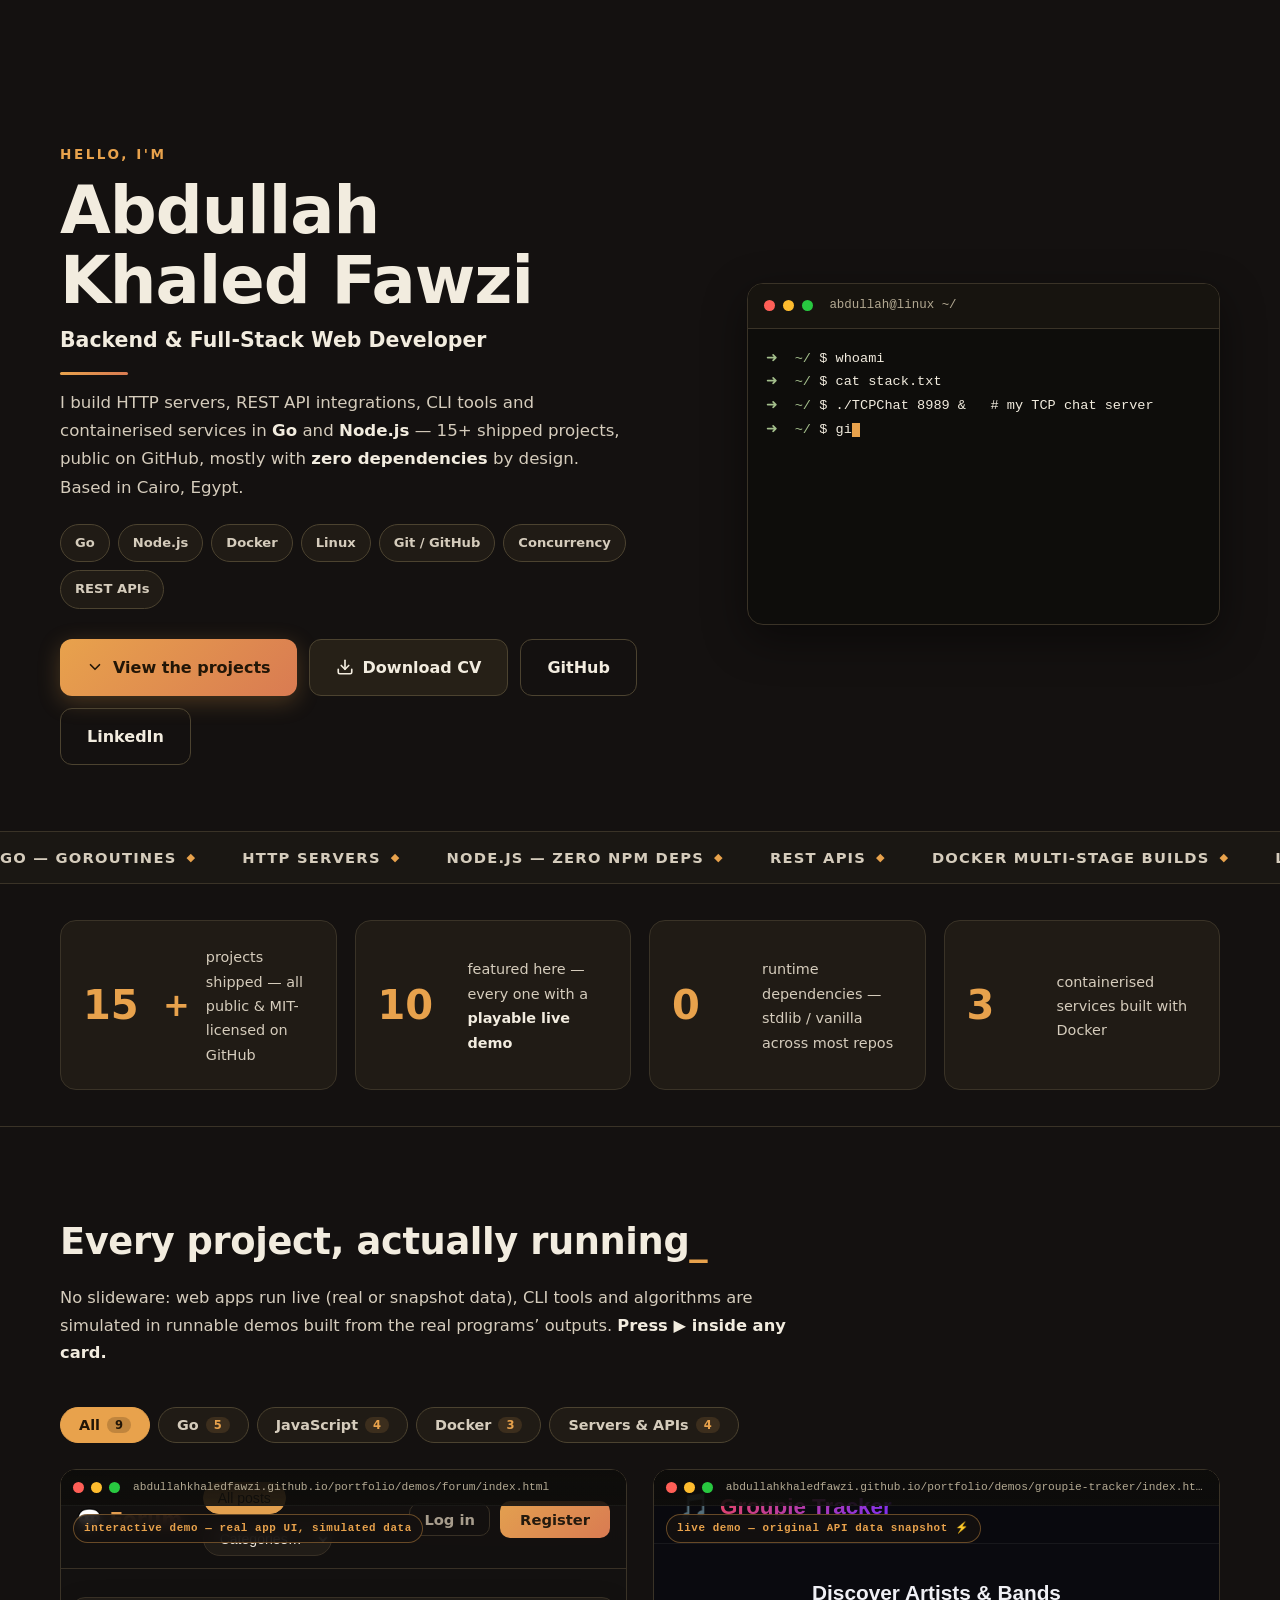
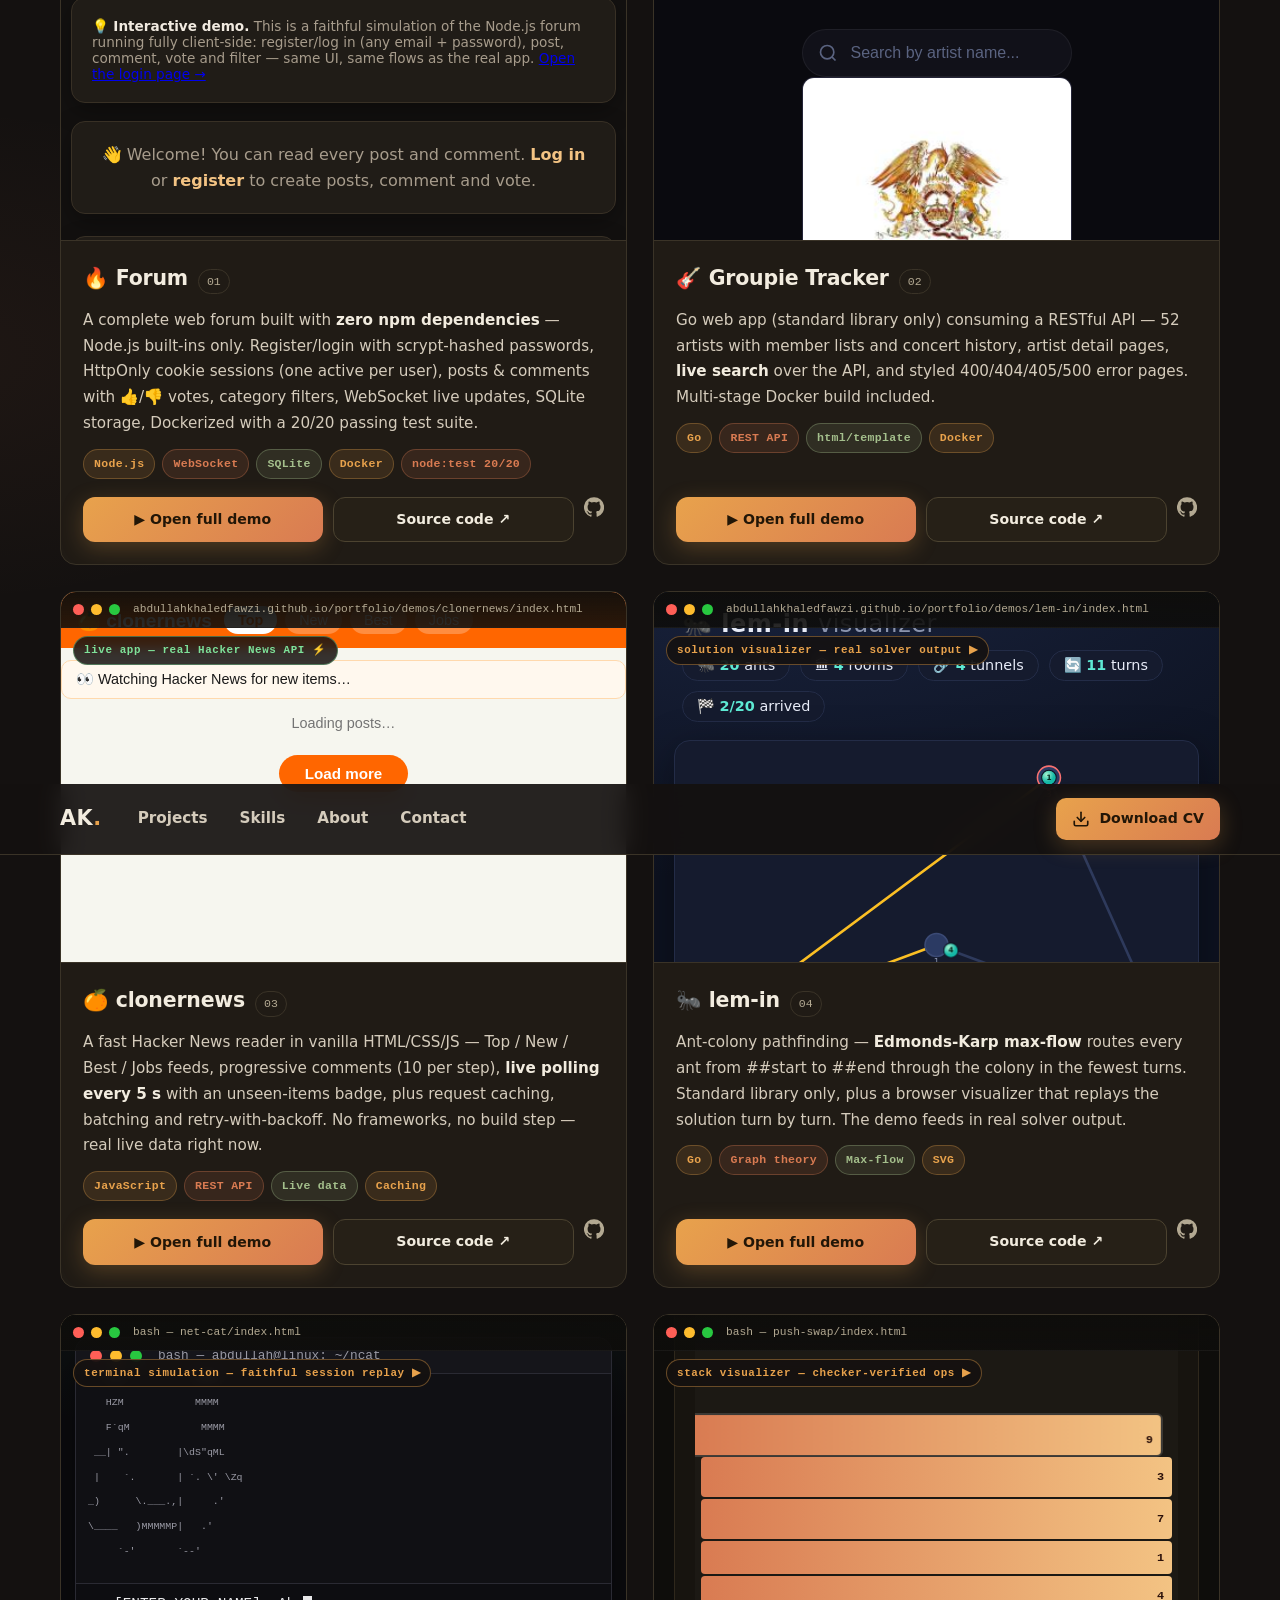
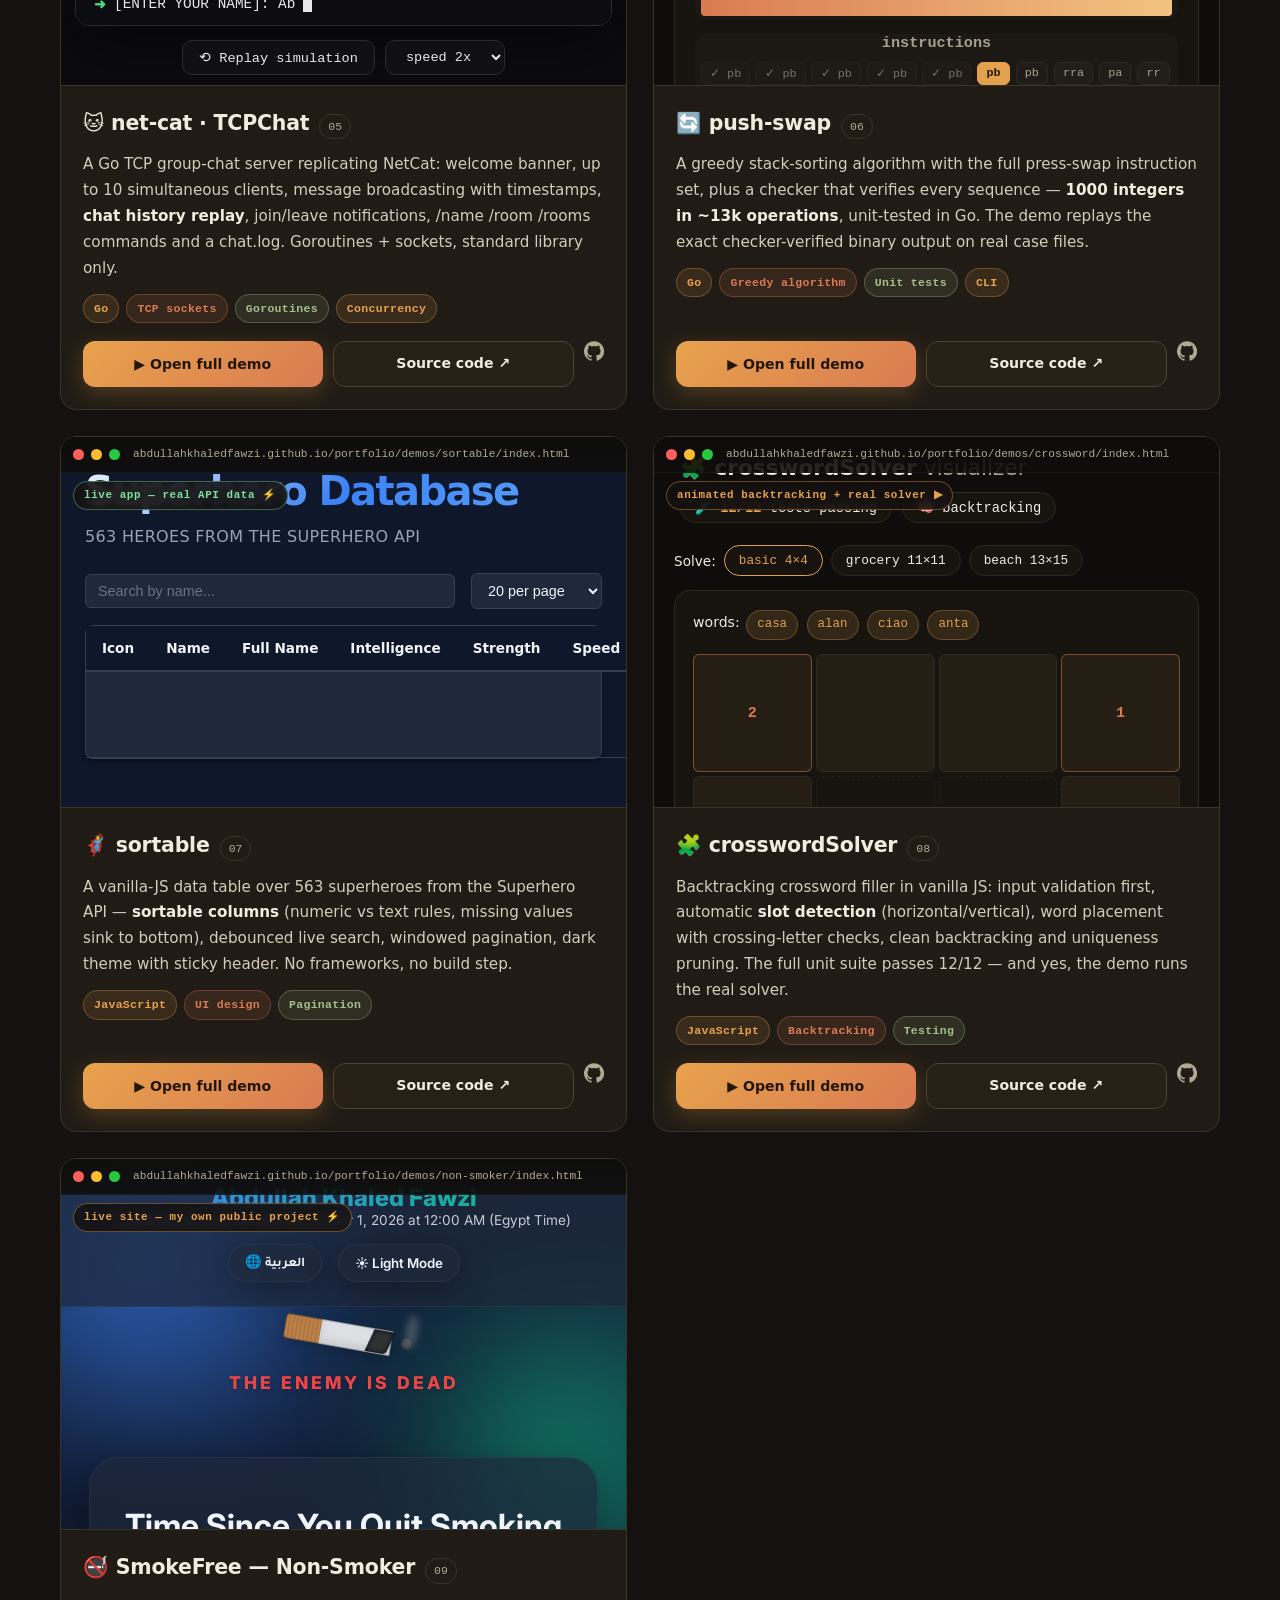
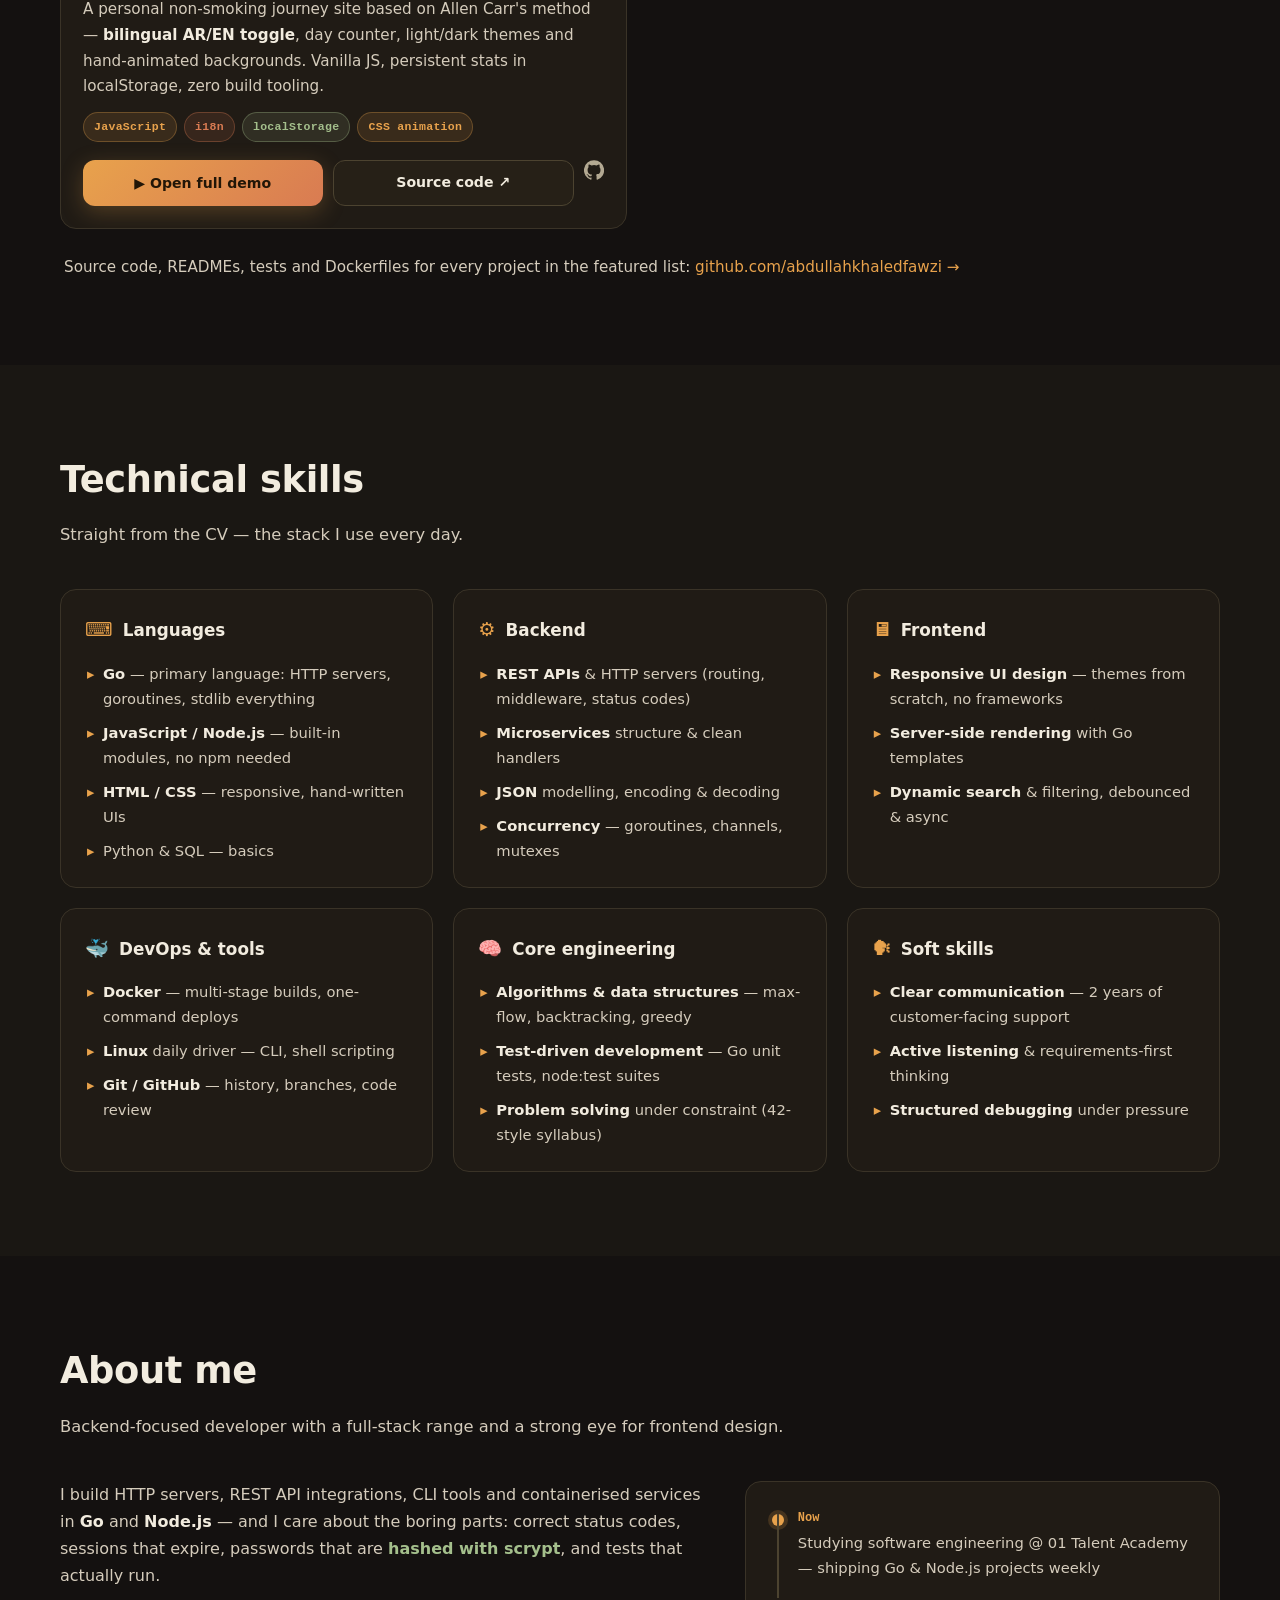
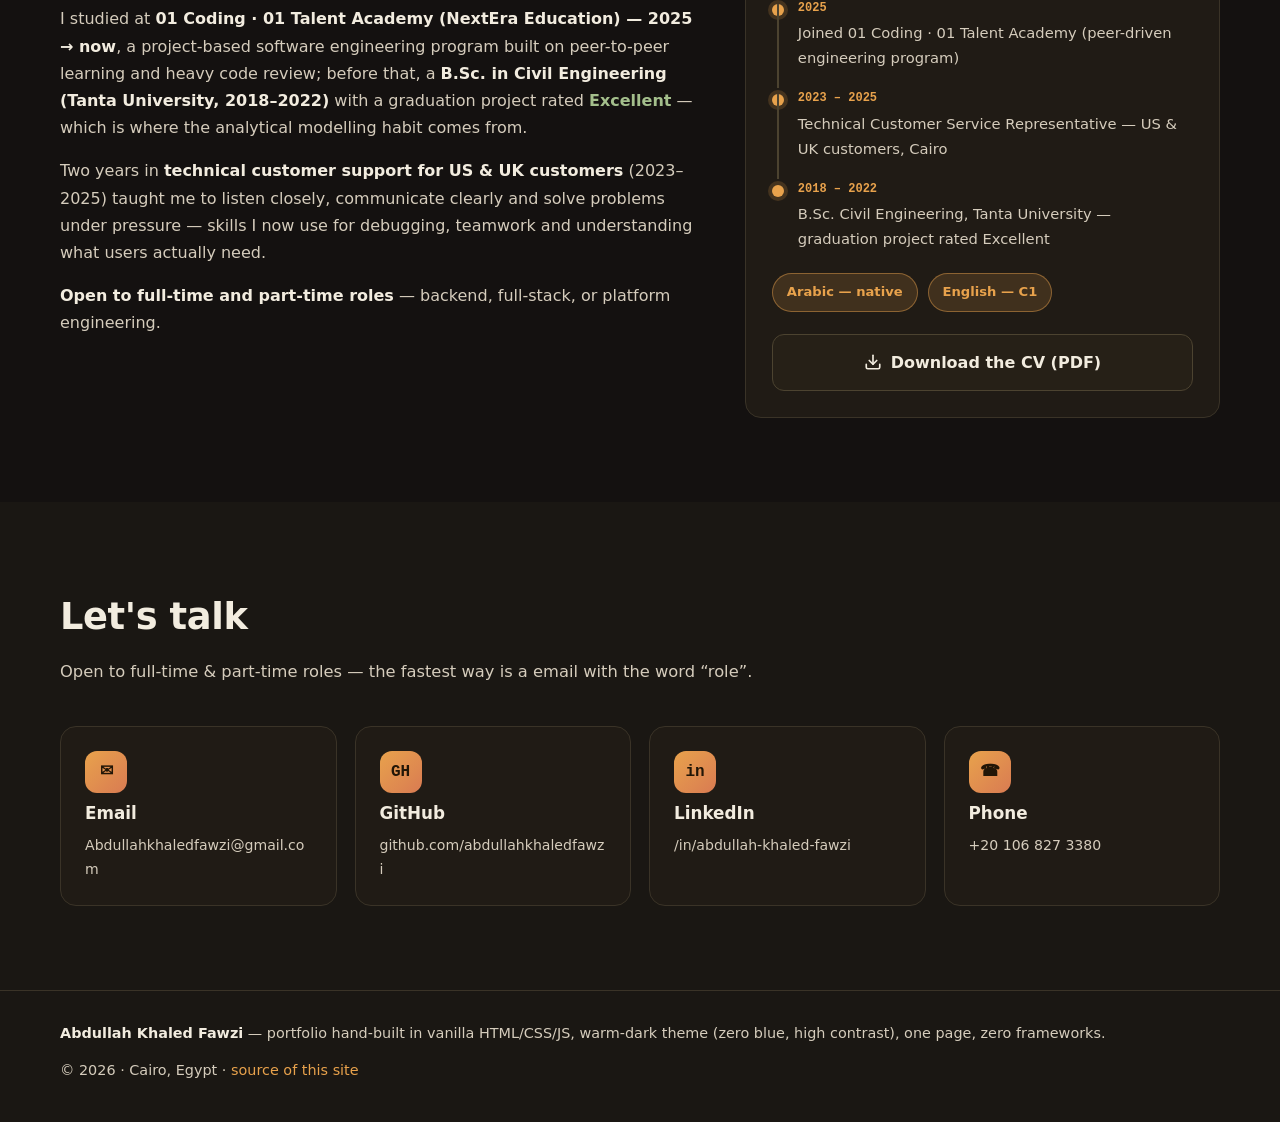
==== index.html @ bf7ddc76 "Abdullah Khaled Fawzi — portfolio with live project demos" ====
<!DOCTYPE html>
<html lang="en">
<head>
  <meta charset="UTF-8">
  <meta name="viewport" content="width=device-width, initial-scale=1.0">
  <title>Abdullah Khaled Fawzi — Backend &amp; Full-Stack Web Developer (Go · Node.js)</title>
  <meta name="description" content="Portfolio of Abdullah Khaled Fawzi — backend-focused, full-stack range. Go HTTP servers, Node.js systems, REST APIs, Docker, Linux and concurrency, with live runnable demos of every project.">
  <meta property="og:title" content="Abdullah Khaled Fawzi — Backend &amp; Full-Stack Web Developer">
  <meta property="og:description" content="Go · Node.js · Docker · Linux — 10 open-source projects with live, playable demos. HTTP servers, forums, REST APIs, concurrency and algorithms.">
  <meta property="og:type" content="website">
  <meta property="og:url" content="https://abdullahkhaledfawzi.github.io/portfolio/">
  <link rel="icon" href="data:image/svg+xml,%3Csvg xmlns='http://www.w3.org/2000/svg' viewBox='0 0 64 64'%3E%3Crect width='64' height='64' rx='14' fill='%23141110'/%3E%3Ctext x='32' y='42' font-family='Segoe UI,system-ui,sans-serif' font-size='30' font-weight='700' fill='%23e8a24c' text-anchor='middle'%3EAK.%3C/text%3E%3C/svg%3E">
  <link rel="stylesheet" href="style.css">
</head>
<body>
  <a class="skip-link" href="#projects">Skip to projects</a>

  <nav class="navbar" id="navbar">
    <div class="container nav-inner">
      <a href="#top" class="logo">AK<span class="logo-dot">.</span></a>
      <div class="nav-links">
        <a href="#projects">Projects</a>
        <a href="#skills">Skills</a>
        <a href="#about">About</a>
        <a href="#contact">Contact</a>
      </div>
      <a class="btn btn-primary btn-nav" href="assets/cv/Abdullah-Khaled-Fawzi-CV.pdf" download="Abdullah-Khaled-Fawzi-CV.pdf" aria-label="Download CV as PDF">
        <svg class="icon" viewBox="0 0 24 24" fill="none" stroke="currentColor" stroke-width="2.2" stroke-linecap="round" stroke-linejoin="round"><path d="M21 15v4a2 2 0 0 1-2 2H5a2 2 0 0 1-2-2v-4"/><polyline points="7 10 12 15 17 10"/><line x1="12" y1="15" x2="12" y2="3"/></svg>
        Download CV
      </a>
      <button class="nav-toggle" id="nav-toggle" aria-label="Open menu" aria-expanded="false">☰</button>
    </div>
  </nav>

  <header class="hero" id="top">
    <div class="container hero-inner">
      <div class="hero-text">
        <p class="hero-hello">Hello, I'm</p>
        <h1>Abdullah Khaled&nbsp;Fawzi</h1>
        <p class="hero-role">Backend &amp; Full-Stack Web Developer</p>
        <p class="hero-desc">I build HTTP&nbsp;servers, REST&nbsp;API integrations, CLI&nbsp;tools and containerised services in <strong>Go</strong> and <strong>Node.js</strong> — 15+ shipped projects, public on GitHub, mostly with <strong>zero dependencies</strong> by design. Based in Cairo, Egypt.</p>
        <div class="hero-chips" aria-label="Core stack">
          <span class="chip">Go</span>
          <span class="chip">Node.js</span>
          <span class="chip">Docker</span>
          <span class="chip">Linux</span>
          <span class="chip">Git / GitHub</span>
          <span class="chip">Concurrency</span>
          <span class="chip">REST APIs</span>
        </div>
        <div class="hero-actions">
          <a class="btn btn-primary btn-lg" href="#projects">
            <svg class="icon" viewBox="0 0 24 24" fill="none" stroke="currentColor" stroke-width="2.2" stroke-linecap="round" stroke-linejoin="round"><polyline points="6 9 12 15 18 9"/></svg>
            View the projects
          </a>
          <a class="btn btn-lg" href="assets/cv/Abdullah-Khaled-Fawzi-CV.pdf" download="Abdullah-Khaled-Fawzi-CV.pdf">
            <svg class="icon" viewBox="0 0 24 24" fill="none" stroke="currentColor" stroke-width="2.2" stroke-linecap="round" stroke-linejoin="round"><path d="M21 15v4a2 2 0 0 1-2 2H5a2 2 0 0 1-2-2v-4"/><polyline points="7 10 12 15 17 10"/><line x1="12" y1="15" x2="12" y2="3"/></svg>
            Download CV
          </a>
          <a class="btn btn-lg btn-ghost" href="https://github.com/abdullahkhaledfawzi" target="_blank" rel="noopener">GitHub</a>
          <a class="btn btn-lg btn-ghost" href="https://www.linkedin.com/in/abdullah-khaled-fawzi" target="_blank" rel="noopener">LinkedIn</a>
        </div>
      </div>
      <div class="hero-terminal" aria-hidden="true">
        <div class="term-bar">
          <span class="dot r"></span><span class="dot y"></span><span class="dot g"></span>
          <span class="term-title">abdullah@linux ~/</span>
        </div>
        <pre class="term-body" id="hero-term"></pre>
      </div>
    </div>
    <div class="hero-marquee" aria-hidden="true">
      <div class="marquee-track" id="marquee"></div>
    </div>
  </header>

  <section class="stats" aria-label="Quick facts">
    <div class="container stats-grid">
      <div class="stat"><span class="stat-num" data-count="15">0</span><span class="stat-plus">+</span><p>projects shipped — all public &amp; MIT-licensed on GitHub</p></div>
      <div class="stat"><span class="stat-num" data-count="10">0</span><p>featured here — every one with a <strong>playable live demo</strong></p></div>
      <div class="stat"><span class="stat-num" data-count="0">0</span><p>runtime dependencies — stdlib / vanilla across most repos</p></div>
      <div class="stat"><span class="stat-num" data-count="3">0</span><p>containerised services built with Docker</p></div>
    </div>
  </section>

  <section id="projects" class="section">
    <div class="container">
      <div class="section-head">
        <h2>Every project, actually running<span class="tx">_</span></h2>
        <p class="section-sub"> No slideware: web apps run live (real or snapshot data), CLI tools and algorithms are simulated in runnable demos built from the real programs’ outputs. <strong>Press ▶ inside any card.</strong></p>
      </div>
      <div class="filter-bar" id="filter-bar" role="tablist" aria-label="Filter projects">
        <button class="filter-btn active" data-filter="all">All <span class="count">9</span></button>
        <button class="filter-btn" data-filter="go">Go <span class="count">5</span></button>
        <button class="filter-btn" data-filter="js">JavaScript <span class="count">4</span></button>
        <button class="filter-btn" data-filter="docker">Docker <span class="count">3</span></button>
        <button class="filter-btn" data-filter="server">Servers &amp; APIs <span class="count">4</span></button>
      </div>
      <div class="project-grid" id="project-grid"></div>
      <p class="projects-note">Source code, READMEs, tests and Dockerfiles for every project in the featured list:
        <a href="https://github.com/abdullahkhaledfawzi?tab=repositories" target="_blank" rel="noopener">github.com/abdullahkhaledfawzi →</a>
      </p>
    </div>
  </section>

  <section id="skills" class="section section-alt">
    <div class="container">
      <div class="section-head">
        <h2>Technical skills</h2>
        <p class="section-sub">Straight from the CV — the stack I use every day.</p>
      </div>
      <div class="skills-grid">
        <div class="skill-card">
          <h3><span class="skill-ico">⌨</span> Languages</h3>
          <ul><li><b>Go</b> — primary language: HTTP servers, goroutines, stdlib everything</li><li><b>JavaScript / Node.js</b> — built-in modules, no npm needed</li><li><b>HTML / CSS</b> — responsive, hand-written UIs</li><li>Python &amp; SQL — basics</li></ul>
        </div>
        <div class="skill-card">
          <h3><span class="skill-ico">⚙</span> Backend</h3>
          <ul><li><b>REST APIs</b> &amp; HTTP servers (routing, middleware, status codes)</li><li><b>Microservices</b> structure &amp; clean handlers</li><li><b>JSON</b> modelling, encoding &amp; decoding</li><li><b>Concurrency</b> — goroutines, channels, mutexes</li></ul>
        </div>
        <div class="skill-card">
          <h3><span class="skill-ico">🖥</span> Frontend</h3>
          <ul><li><b>Responsive UI design</b> — themes from scratch, no frameworks</li><li><b>Server-side rendering</b> with Go templates</li><li><b>Dynamic search</b> &amp; filtering, debounced &amp; async</li></ul>
        </div>
        <div class="skill-card">
          <h3><span class="skill-ico">🐳</span> DevOps &amp; tools</h3>
          <ul><li><b>Docker</b> — multi-stage builds, one-command deploys</li><li><b>Linux</b> daily driver — CLI, shell scripting</li><li><b>Git / GitHub</b> — history, branches, code review</li></ul>
        </div>
        <div class="skill-card">
          <h3><span class="skill-ico">🧠</span> Core engineering</h3>
          <ul><li><b>Algorithms &amp; data structures</b> — max-flow, backtracking, greedy</li><li><b>Test-driven development</b> — Go unit tests, node:test suites</li><li><b>Problem solving</b> under constraint (42-style syllabus)</li></ul>
        </div>
        <div class="skill-card">
          <h3><span class="skill-ico">🗣</span> Soft skills</h3>
          <ul><li><b>Clear communication</b> — 2 years of customer-facing support</li><li><b>Active listening</b> &amp; requirements-first thinking</li><li><b>Structured debugging</b> under pressure</li></ul>
        </div>
      </div>
    </div>
  </section>

  <section id="about" class="section">
    <div class="container">
      <div class="section-head">
        <h2>About me</h2>
        <p class="section-sub">Backend-focused developer with a full-stack range and a strong eye for frontend design.</p>
      </div>
      <div class="about-grid">
        <div class="about-text">
          <p>I build HTTP servers, REST API integrations, CLI tools and containerised services in <strong>Go</strong> and <strong>Node.js</strong> — and I care about the boring parts: correct status codes, sessions that expire, passwords that are <em>hashed with scrypt</em>, and tests that actually run.</p>
          <p>I studied at <strong>01 Coding · 01 Talent Academy (NextEra Education) — 2025 → now</strong>, a project-based software engineering program built on peer-to-peer learning and heavy code review; before that, a <strong>B.Sc. in Civil Engineering (Tanta University, 2018–2022)</strong> with a graduation project rated <em>Excellent</em> — which is where the analytical modelling habit comes from.</p>
          <p>Two years in <strong>technical customer support for US &amp; UK customers</strong> (2023–2025) taught me to listen closely, communicate clearly and solve problems under pressure — skills I now use for debugging, teamwork and understanding what users actually need.</p>
          <p><strong>Open to full-time and part-time roles</strong> — backend, full-stack, or platform engineering.</p>
        </div>
        <div class="about-side">
          <div class="timeline">
            <div class="tl-item">
              <span class="tl-dot"></span>
              <div>
                <p class="tl-when">Now</p>
                <p class="tl-what">Studying software engineering @ 01 Talent Academy — shipping Go &amp; Node.js projects weekly</p>
              </div>
            </div>
            <div class="tl-item">
              <span class="tl-dot"></span>
              <div>
                <p class="tl-when">2025</p>
                <p class="tl-what">Joined 01 Coding · 01 Talent Academy (peer-driven engineering program)</p>
              </div>
            </div>
            <div class="tl-item">
              <span class="tl-dot"></span>
              <div>
                <p class="tl-when">2023 – 2025</p>
                <p class="tl-what">Technical Customer Service Representative — US &amp; UK customers, Cairo</p>
              </div>
            </div>
            <div class="tl-item">
              <span class="tl-dot"></span>
              <div>
                <p class="tl-when">2018 – 2022</p>
                <p class="tl-what">B.Sc. Civil Engineering, Tanta University — graduation project rated Excellent</p>
              </div>
            </div>
          </div>
          <div class="lang-badges">
            <span class="chip chip-solid">Arabic — native</span>
            <span class="chip chip-solid">English — C1</span>
          </div>
          <a class="btn btn-lg btn-block" href="assets/cv/Abdullah-Khaled-Fawzi-CV.pdf" download="Abdullah-Khaled-Fawzi-CV.pdf">
            <svg class="icon" viewBox="0 0 24 24" fill="none" stroke="currentColor" stroke-width="2.2" stroke-linecap="round" stroke-linejoin="round"><path d="M21 15v4a2 2 0 0 1-2 2H5a2 2 0 0 1-2-2v-4"/><polyline points="7 10 12 15 17 10"/><line x1="12" y1="15" x2="12" y2="3"/></svg>
            Download the CV (PDF)
          </a>
        </div>
      </div>
    </div>
  </section>

  <section id="contact" class="section section-alt">
    <div class="container">
      <div class="section-head">
        <h2>Let's talk</h2>
        <p class="section-sub">Open to full-time &amp; part-time roles — the fastest way is a email with the word “role”.</p>
      </div>
      <div class="contact-grid">
        <a class="contact-item" href="mailto:Abdullahkhaledfawzi@gmail.com">
          <span class="ci-ico">✉</span>
          <span class="ci-main">Email</span>
          <span class="ci-sub">Abdullahkhaledfawzi@gmail.com</span>
        </a>
        <a class="contact-item" href="https://github.com/abdullahkhaledfawzi" target="_blank" rel="noopener">
          <span class="ci-ico"> GH</span>
          <span class="ci-main">GitHub</span>
          <span class="ci-sub">github.com/abdullahkhaledfawzi</span>
        </a>
        <a class="contact-item" href="https://www.linkedin.com/in/abdullah-khaled-fawzi" target="_blank" rel="noopener">
          <span class="ci-ico">in</span>
          <span class="ci-main">LinkedIn</span>
          <span class="ci-sub">/in/abdullah-khaled-fawzi</span>
        </a>
        <a class="contact-item" href="tel:+201068273380">
          <span class="ci-ico">☎</span>
          <span class="ci-main">Phone</span>
          <span class="ci-sub">+20 106 827 3380</span>
        </a>
      </div>
    </div>
  </section>

  <footer class="footer">
    <div class="container footer-inner">
      <p><strong>Abdullah Khaled Fawzi</strong> — portfolio hand-built in vanilla HTML/CSS/JS, warm-dark theme (zero blue, high contrast), one page, zero frameworks.</p>
      <p>© <span id="year"></span> · Cairo, Egypt · <a href="https://github.com/abdullahkhaledfawzi/portfolio" target="_blank" rel="noopener">source of this site</a></p>
    </div>
  </footer>

  <!-- Demo modal -->
  <div class="modal" id="demo-modal" aria-hidden="true" role="dialog" aria-label="Live project demo">
    <div class="modal-backdrop" data-close></div>
    <div class="modal-shell">
      <div class="modal-bar">
        <span class="modal-title" id="modal-title">demo</span>
        <div class="modal-actions">
          <a class="btn btn-sm" href="#" id="modal-open" target="_blank" rel="noopener">Open in new tab ↗</a>
          <button class="btn btn-sm" data-close aria-label="Close demo">✕ Close</button>
        </div>
      </div>
      <iframe id="modal-frame" title="Project demo" allow="fullscreen"></iframe>
    </div>
  </div>

  <script src="app.js"></script>
</body>
</html>
---- style.css ----
/* ============================================================
   Portfolio — Abdullah Khaled Fawzi
   Warm dark theme: charcoal + amber/terracotta. No blue anywhere.
   Every text tone keeps ≥5:1 contrast on its background.
   ============================================================ */

:root {
  --bg: #141110;
  --bg-soft: #1a1713;
  --card: #201b15;
  --card-2: #262017;
  --border: #3a3327;
  --border-strong: #4c4330;

  --text: #f2ecdf;        /* primary — near white, warm */
  --text-2: #d5ccbc;      /* secondary — very readable */
  --text-3: #b3a992;      /* tertiary — still ≥5:1 on --bg */

  --accent: #e8a24c;      /* amber gold */
  --accent-2: #d97b52;    /* burnt terracotta */
  --accent-3: #a4bf8c;    /* sage green — success */

  --on-accent: #221607;   /* text on amber buttons */
  --shadow: 0 14px 44px rgba(0, 0, 0, 0.45);

  --radius: 16px;
  --radius-sm: 10px;
  --font: "Segoe UI", system-ui, -apple-system, Roboto, "Helvetica Neue", sans-serif;
  --mono: "Cascadia Code", Consolas, "SF Mono", Menlo, monospace;
}

* { box-sizing: border-box; }
html { scroll-behavior: smooth; }

body {
  margin: 0;
  background:
    radial-gradient(1100px 460px at 85% -6%, rgba(232, 162, 76, 0.09), transparent 62%),
    radial-gradient(900px 420px at -8% 26%, rgba(217, 123, 82, 0.06), transparent 60%),
    var(--bg);
  color: var(--text);
  font-family: var(--font);
  font-size: 16px;
  line-height: 1.7;
  -webkit-font-smoothing: antialiased;
  text-rendering: optimizeLegibility;
}

::selection { background: rgba(232, 162, 76, 0.35); color: #fff; }

a { color: var(--accent); text-decoration: none; }
a:hover { box-shadow: none; }
a:hover { color: #f3c383; }

img { max-width: 100%; display: block; }

.skip-link {
  position: absolute; left: -9999px; top: 0;
  background: var(--accent); color: var(--on-accent);
  padding: 10px 16px; border-radius: 0 0 10px 0; z-index: 200; font-weight: 700;
}
.skip-link:focus { left: 0; }

:focus-visible { outline: 2px solid var(--accent); outline-offset: 3px; border-radius: 4px; }

.container { width: min(1160px, 100% - 40px); margin-inline: auto; }

/* ============================ NAV ============================ */

.navbar {
  position: sticky; top: 0; z-index: 100;
  background: rgba(20, 17, 16, 0.92);
  border-bottom: 1px solid var(--border);
  backdrop-filter: blur(12px);
}

.nav-inner {
  display: flex; align-items: center; gap: 22px;
  padding: 14px 0;
}

.logo {
  font-size: 1.3rem; font-weight: 800; letter-spacing: 0.5px;
  color: var(--text); display: inline-flex; align-items: baseline;
}
.logo-dot { color: var(--accent); }

.nav-links { display: flex; gap: 4px; margin-right: auto; }
.nav-links a {
  color: var(--text-2); font-weight: 600; font-size: 0.95rem;
  padding: 8px 14px; border-radius: 999px; transition: color .18s, background .18s;
}
.nav-links a:hover { color: var(--text); background: rgba(232, 162, 76, 0.1); }

.nav-toggle { display: none; }

/* ============================ BUTTONS ============================ */

.btn {
  display: inline-flex; align-items: center; justify-content: center; gap: 9px;
  font-family: var(--font); font-weight: 700; font-size: 0.95rem;
  padding: 12px 22px; border-radius: 12px;
  color: var(--text); background: var(--card-2);
  border: 1px solid var(--border-strong);
  cursor: pointer; transition: transform .15s ease, filter .2s, border-color .2s, background .2s;
  text-decoration: none;
}
.btn:hover { transform: translateY(-2px); border-color: var(--accent); color: var(--text); }
.btn:active { transform: translateY(0); }

.btn-primary {
  background: linear-gradient(135deg, var(--accent), var(--accent-2));
  color: var(--on-accent); border: none;
  box-shadow: 0 6px 22px rgba(232, 162, 76, 0.25);
}
.btn-primary:hover { filter: brightness(1.1); color: var(--on-accent); }

.btn-ghost { background: transparent; }
.btn-lg { padding: 14px 26px; font-size: 1rem; }
.btn-sm { padding: 8px 14px; font-size: 0.85rem; border-radius: 10px; }
.btn-nav { padding: 9px 16px; font-size: 0.88rem; border-radius: 10px; }
.btn-block { width: 100%; }

.icon { width: 18px; height: 18px; flex: none; }

/* ============================ HERO ============================ */

.hero { padding: 72px 0 0; overflow: hidden; }

.hero-inner {
  display: grid; grid-template-columns: 1.15fr 0.85fr;
  gap: 48px; align-items: center;
  padding-bottom: 66px;
}

.hero-hello { color: var(--accent); font-weight: 700; letter-spacing: 2.5px; text-transform: uppercase; font-size: 0.85rem; margin: 0 0 10px; }

.hero h1 {
  margin: 0 0 8px; font-size: clamp(2.5rem, 5.4vw, 4.1rem);
  line-height: 1.06; letter-spacing: -1px; font-weight: 800;
}

.hero-role { color: var(--text); font-size: 1.28rem; font-weight: 700; margin: 0 0 14px; }
.hero-role::after { content: ""; display: block; width: 68px; height: 3px; margin-top: 14px; border-radius: 3px; background: linear-gradient(90deg, var(--accent), var(--accent-2)); }

.hero-desc { color: var(--text-2); font-size: 1.04rem; max-width: 560px; margin: 0 0 22px; }
.hero-desc strong { color: var(--text); }

.hero-chips { display: flex; flex-wrap: wrap; gap: 8px; margin-bottom: 30px; }

.chip {
  display: inline-flex; align-items: center;
  background: var(--card); border: 1px solid var(--border-strong);
  color: var(--text-2); font-weight: 600; font-size: 0.82rem;
  padding: 7px 14px; border-radius: 999px; white-space: nowrap;
}
.chip-solid { background: rgba(232, 162, 76, 0.16); border-color: rgba(232, 162, 76, 0.45); color: var(--accent); }

.hero-actions { display: flex; flex-wrap: wrap; gap: 12px; }

/* hero terminal */
.hero-terminal {
  background: #0e0d0b;
  border: 1px solid var(--border);
  border-radius: var(--radius);
  box-shadow: var(--shadow);
  overflow: hidden;
}
.term-bar {
  display: flex; align-items: center; gap: 8px;
  padding: 11px 16px; background: #17140f; border-bottom: 1px solid var(--border);
}
.dot { width: 11px; height: 11px; border-radius: 50%; display: inline-block; }
.dot.r { background: #ff5f57; } .dot.y { background: #febc2e; } .dot.g { background: #28c840; }
.term-title { margin-left: 8px; color: var(--text-3); font-size: 0.78rem; font-family: var(--mono); }
.term-body {
  margin: 0; padding: 18px 18px 22px; min-height: 295px;
  font-family: var(--mono); font-size: 0.85rem; line-height: 1.75;
  color: var(--text-2); white-space: pre-wrap; word-break: break-word;
}
.term-body .tp { color: var(--accent-3); }       /* prompt */
.term-body .tw { color: var(--text); }           /* what I type */
.term-body .to { color: var(--text-3); }         /* output */
.term-body .ta { color: var(--accent); }         /* highlight */
.term-cursor { display: inline-block; width: 8px; height: 1.05em; background: var(--accent); vertical-align: text-bottom; animation: blink 1s steps(1) infinite; }
@keyframes blink { 50% { opacity: 0; } }

/* marquee */
.hero-marquee {
  border-block: 1px solid var(--border);
  background: var(--bg-soft);
  overflow: hidden; padding: 13px 0;
}
.marquee-track {
  display: flex; gap: 46px; width: max-content;
  animation: slide 36s linear infinite;
  color: var(--text-2); font-weight: 700; letter-spacing: 1.2px;
  font-size: 0.92rem; white-space: nowrap; text-transform: uppercase;
}
.marquee-track span { display: flex; align-items: center; gap: 10px; }
.marquee-track span::after { content: "◆"; color: var(--accent); font-size: 0.7rem; }
@keyframes slide { from { transform: translateX(0); } to { transform: translateX(-50%); } }

/* ============================ STATS ============================ */

.stats { padding: 36px 0; border-bottom: 1px solid var(--border); }
.stats-grid { display: grid; grid-template-columns: repeat(4, 1fr); gap: 18px; }
.stat {
  background: var(--card); border: 1px solid var(--border);
  border-radius: var(--radius); padding: 22px;
  display: flex; flex-direction: column; gap: 4px;
}
.stat-num { font-size: 2.5rem; font-weight: 800; color: var(--accent); line-height: 1; }
.stat-plus { color: var(--accent); font-size: 2rem; font-weight: 800; margin-left: -10px; }
.stat p { margin: 2px 0 0; color: var(--text-2); font-size: 0.9rem; }
.stat p strong { color: var(--text); }
.stat { flex-direction: row; align-items: center; gap: 16px; }
.stat > div { display: flex; align-items: baseline; }
.stat .stat-num { min-width: 74px; }

/* ============================ SECTIONS ============================ */

.section { padding: 84px 0; }
.section-alt { background: var(--bg-soft); }

.section-head { max-width: 760px; margin-bottom: 40px; }
.section-head h2 {
  margin: 0 0 10px; font-size: clamp(1.7rem, 3.2vw, 2.3rem); font-weight: 800; letter-spacing: -0.4px;
}
.tx { color: var(--accent); animation: blink 1.1s steps(1) infinite; }
.section-sub { color: var(--text-2); margin: 0; font-size: 1.02rem; }
.section-sub strong { color: var(--text); }

/* ============================ FILTER ============================ */

.filter-bar { display: flex; flex-wrap: wrap; gap: 8px; margin-bottom: 26px; }

.filter-btn {
  font-family: var(--font); font-size: 0.9rem; font-weight: 700;
  color: var(--text-2); background: var(--card);
  border: 1px solid var(--border-strong); border-radius: 999px;
  padding: 9px 18px; cursor: pointer; transition: all .18s;
  display: inline-flex; gap: 7px; align-items: center;
}
.filter-btn .count {
  background: rgba(232, 162, 76, 0.14); color: var(--accent);
  font-size: 0.72rem; padding: 1px 8px; border-radius: 999px;
}
.filter-btn:hover { color: var(--text); border-color: var(--accent); }
.filter-btn.active { background: var(--accent); border-color: var(--accent); color: var(--on-accent); }
.filter-btn.active .count { background: rgba(34, 22, 7, 0.2); color: var(--on-accent); }

/* ============================ PROJECTS ============================ */

.project-grid {
  display: grid; grid-template-columns: repeat(2, 1fr);
  gap: 26px;
}

.project-card {
  background: var(--card);
  border: 1px solid var(--border);
  border-radius: var(--radius);
  overflow: hidden;
  display: flex; flex-direction: column;
  transition: transform .2s ease, border-color .2s, box-shadow .25s;
}
.project-card:hover { transform: translateY(-4px); border-color: var(--border-strong); box-shadow: var(--shadow); }
.project-card.hidden { display: none; }

/* media frame */
.media {
  position: relative;
  background: #0e0d0b;
  border-bottom: 1px solid var(--border);
  aspect-ratio: 16 / 10.5;
  min-height: 250px;
  overflow: hidden;
}
.media iframe {
  position: absolute; inset: 0;
  width: 100%; height: 100%; border: 0;
  background: #0e0d0b;
}
.media-chrome {
  position: absolute; top: 0; left: 0; right: 0; z-index: 3;
  display: flex; align-items: center; gap: 7px;
  padding: 8px 12px;
  background: linear-gradient(180deg, rgba(14,13,11,0.96), rgba(14,13,11,0.88));
  border-bottom: 1px solid rgba(255,255,255,0.05);
  pointer-events: none;
}
.media-chrome .url {
  margin-left: 6px; font-family: var(--mono); font-size: 0.7rem;
  color: var(--text-3); white-space: nowrap; overflow: hidden; text-overflow: ellipsis;
}
.media .iframe-loader {
  position: absolute; inset: 0; z-index: 2;
  display: flex; flex-direction: column; gap: 12px; align-items: center; justify-content: center;
  color: var(--text-3); font-family: var(--mono); font-size: 0.8rem;
  background: #0e0d0b;
}
.media.iframe-ready .iframe-loader { display: none; }
.iframe-load-btn {
  pointer-events: auto;
  font-family: var(--font); font-weight: 700; font-size: 0.9rem;
  color: var(--on-accent); background: linear-gradient(135deg, var(--accent), var(--accent-2));
  border: none; border-radius: 10px; padding: 11px 18px; cursor: pointer;
}
.spinner {
  width: 26px; height: 26px; border-radius: 50%;
  border: 3px solid var(--border-strong); border-top-color: var(--accent);
  animation: spin 0.9s linear infinite;
}
@keyframes spin { to { transform: rotate(360deg); } }

.media-badge {
  position: absolute; z-index: 3; top: 44px; left: 12px;
  font-family: var(--mono); font-size: 0.68rem; font-weight: 700; letter-spacing: 0.6px;
  background: rgba(20,17,16,0.85); backdrop-filter: blur(6px);
  color: var(--accent-3); border: 1px solid rgba(164, 191, 140, 0.35);
  padding: 4px 10px; border-radius: 999px; white-space: nowrap;
}
.badge-live { color: #7ee29a; border-color: rgba(126, 226, 154, 0.4); }
.badge-sim { color: var(--accent); border-color: rgba(232, 162, 76, 0.4); }

/* card body */
.card-body { padding: 20px 22px 22px; display: flex; flex-direction: column; gap: 12px; flex: 1; }

.card-title-row { display: flex; align-items: baseline; gap: 10px; }
.card-title-row h3 { margin: 0; font-size: 1.28rem; font-weight: 800; letter-spacing: -0.2px; }
.pnum {
  font-family: var(--mono); font-size: 0.72rem; color: var(--text-3);
  border: 1px solid var(--border); padding: 2px 8px; border-radius: 999px;
}
.card-desc { margin: 0; color: var(--text-2); font-size: 0.95rem; }
.card-desc strong { color: var(--text); }

.card-tags { display: flex; flex-wrap: wrap; gap: 7px; }
.tag {
  font-family: var(--mono); font-size: 0.72rem; font-weight: 600; letter-spacing: 0.3px;
  color: var(--accent); background: rgba(232, 162, 76, 0.12);
  border: 1px solid rgba(232, 162, 76, 0.3);
  padding: 4px 10px; border-radius: 999px;
}
.tag.t2 { color: var(--accent-2); background: rgba(217, 123, 82, 0.12); border-color: rgba(217, 123, 82, 0.32); }
.tag.t3 { color: var(--accent-3); background: rgba(164, 191, 140, 0.12); border-color: rgba(164, 191, 140, 0.32); }

.card-actions { display: flex; gap: 10px; flex-wrap: wrap; margin-top: auto; padding-top: 6px; }
.card-actions .btn { padding: 10px 16px; font-size: 0.88rem; flex: 1; }
.card-link-icon { color: var(--text-3); display: inline-flex; }
.card-link-icon:hover { color: var(--accent); }
.card-link-icon svg { width: 20px; height: 20px; }

.projects-note { color: var(--text-2); margin: 26px 4px 0; font-size: 0.95rem; }

/* ============================ SKILLS ============================ */

.skills-grid { display: grid; grid-template-columns: repeat(3, 1fr); gap: 20px; }
.skill-card {
  background: var(--card); border: 1px solid var(--border);
  border-radius: var(--radius); padding: 24px;
  transition: border-color .2s, transform .2s;
}
.skill-card:hover { border-color: var(--border-strong); transform: translateY(-3px); }
.skill-card h3 { margin: 0 0 14px; font-size: 1.05rem; display: flex; align-items: center; gap: 10px; }
.skill-ico { color: var(--accent); font-size: 1.2rem; }
.skill-card ul { margin: 0; padding-left: 2px; list-style: none; display: flex; flex-direction: column; gap: 9px; }
.skill-card li { color: var(--text-2); font-size: 0.92rem; padding-left: 16px; position: relative; }
.skill-card li::before { content: "▸"; position: absolute; left: 0; color: var(--accent); }
.skill-card li b { color: var(--text); }

/* ============================ ABOUT ============================ */

.about-grid { display: grid; grid-template-columns: 1.15fr 0.85fr; gap: 42px; align-items: start; }
.about-text p { color: var(--text-2); margin: 0 0 16px; }
.about-text p:last-child { margin-bottom: 0; }
.about-text strong { color: var(--text); }
.about-text em { color: var(--accent-3); font-style: normal; font-weight: 600; }

.about-side {
  background: var(--card); border: 1px solid var(--border);
  border-radius: var(--radius); padding: 26px; display: flex; flex-direction: column; gap: 22px;
}

.timeline { display: flex; flex-direction: column; gap: 18px; position: relative; }
.tl-item { display: flex; gap: 14px; position: relative; }
.tl-item::before {
  content: ""; position: absolute; left: 5px; top: 6px; bottom: -18px;
  width: 2px; background: var(--border-strong);
}
.tl-item:last-child::before { display: none; }
.tl-dot {
  width: 12px; height: 12px; border-radius: 50%; flex: none; margin-top: 6px;
  background: var(--accent); box-shadow: 0 0 0 4px rgba(232, 162, 76, 0.18);
}
.tl-when { margin: 0; font-family: var(--mono); font-size: 0.75rem; color: var(--accent); font-weight: 700; }
.tl-what { margin: 2px 0 0; color: var(--text-2); font-size: 0.92rem; }

.lang-badges { display: flex; gap: 10px; flex-wrap: wrap; }

/* ============================ CONTACT ============================ */

.contact-grid { display: grid; grid-template-columns: repeat(4, 1fr); gap: 18px; }
.contact-item {
  background: var(--card); border: 1px solid var(--border); border-radius: var(--radius);
  padding: 24px; display: flex; flex-direction: column; gap: 6px;
  color: var(--text); transition: transform .18s, border-color .2s;
}
.contact-item:hover { transform: translateY(-3px); border-color: var(--accent); color: var(--text); }
.ci-ico {
  font-family: var(--mono); font-weight: 800; font-size: 1rem;
  color: var(--on-accent); background: linear-gradient(135deg, var(--accent), var(--accent-2));
  width: 42px; height: 42px; border-radius: 12px;
  display: flex; align-items: center; justify-content: center;
}
.ci-main { font-weight: 800; font-size: 1.05rem; }
.ci-sub { color: var(--text-2); font-size: 0.88rem; word-break: break-all; }

/* ============================ FOOTER ============================ */

.footer { border-top: 1px solid var(--border); padding: 30px 0 40px; background: var(--bg-soft); }
.footer-inner { display: flex; flex-wrap: wrap; gap: 12px; justify-content: space-between; align-items: center; }
.footer p { margin: 0; color: var(--text-2); font-size: 0.9rem; }
.footer strong { color: var(--text); }
.footer a { color: var(--accent); }
.footer a:hover { color: #f3c383; }

/* ============================ MODAL ============================ */

.modal { position: fixed; inset: 0; z-index: 300; display: none; }
.modal.open { display: block; }
.modal-backdrop { position: absolute; inset: 0; background: rgba(8, 7, 6, 0.86); backdrop-filter: blur(4px); }
.modal-shell {
  position: absolute; inset: 3.5vh 3.5vw;
  display: flex; flex-direction: column;
  background: #0e0d0b; border: 1px solid var(--border-strong);
  border-radius: 14px; overflow: hidden; box-shadow: 0 30px 80px rgba(0,0,0,0.6);
}
.modal-bar {
  display: flex; align-items: center; justify-content: space-between; gap: 12px;
  padding: 10px 14px; background: var(--bg-soft); border-bottom: 1px solid var(--border);
}
.modal-title { font-family: var(--mono); font-size: 0.85rem; color: var(--text-2); overflow: hidden; text-overflow: ellipsis; white-space: nowrap; }
.modal-actions { display: flex; gap: 8px; flex: none; }
.modal-shell iframe { flex: 1; border: 0; background: #fff; width: 100%; }

body.modal-open { overflow: hidden; }

/* ============================ RESPONSIVE ============================ */

@media (max-width: 1060px) {
  .hero-inner { grid-template-columns: 1fr; gap: 34px; }
  .hero-terminal { max-width: 640px; }
  .project-grid { grid-template-columns: 1fr; }
  .skills-grid { grid-template-columns: repeat(2, 1fr); }
  .about-grid { grid-template-columns: 1fr; gap: 28px; }
  .contact-grid { grid-template-columns: repeat(2, 1fr); }
  .stats-grid { grid-template-columns: repeat(2, 1fr); }
}

@media (max-width: 720px) {
  .container { width: min(1160px, 100% - 32px); }
  .nav-links {
    position: absolute; top: 100%; right: 16px; left: 16px;
    flex-direction: column; background: var(--bg-soft);
    border: 1px solid var(--border); border-radius: 14px;
    padding: 12px; margin: 0; display: none; z-index: 99;
  }
  .nav-links.open { display: flex; }
  .nav-toggle {
    display: inline-flex; margin-left: auto; margin-right: 10px;
    background: var(--card); color: var(--text);
    border: 1px solid var(--border-strong); border-radius: 10px;
    font-size: 1.15rem; padding: 7px 12px; cursor: pointer;
  }
  .btn-nav { margin-left: auto; }
  .hero { padding-top: 46px; }
  .hero-actions .btn { width: 100%; }
  .contact-grid { grid-template-columns: 1fr; }
  .skills-grid { grid-template-columns: 1fr; }
  .stats-grid { grid-template-columns: 1fr 1fr; }
  .media { aspect-ratio: 16/11; min-height: 220px; }
  .marquee-track { animation-duration: 24s; }
}

@media (max-width: 460px) {
  .stats-grid { grid-template-columns: 1fr; }
  .hero h1 { font-size: 2.3rem; }
}

@media (prefers-reduced-motion: reduce) {
  html { scroll-behavior: auto; }
  .marquee-track { animation: none; }
  .term-cursor { animation: none; }
  * { transition-duration: 0.01ms !important; animation-duration: 0.01ms !important; }
}
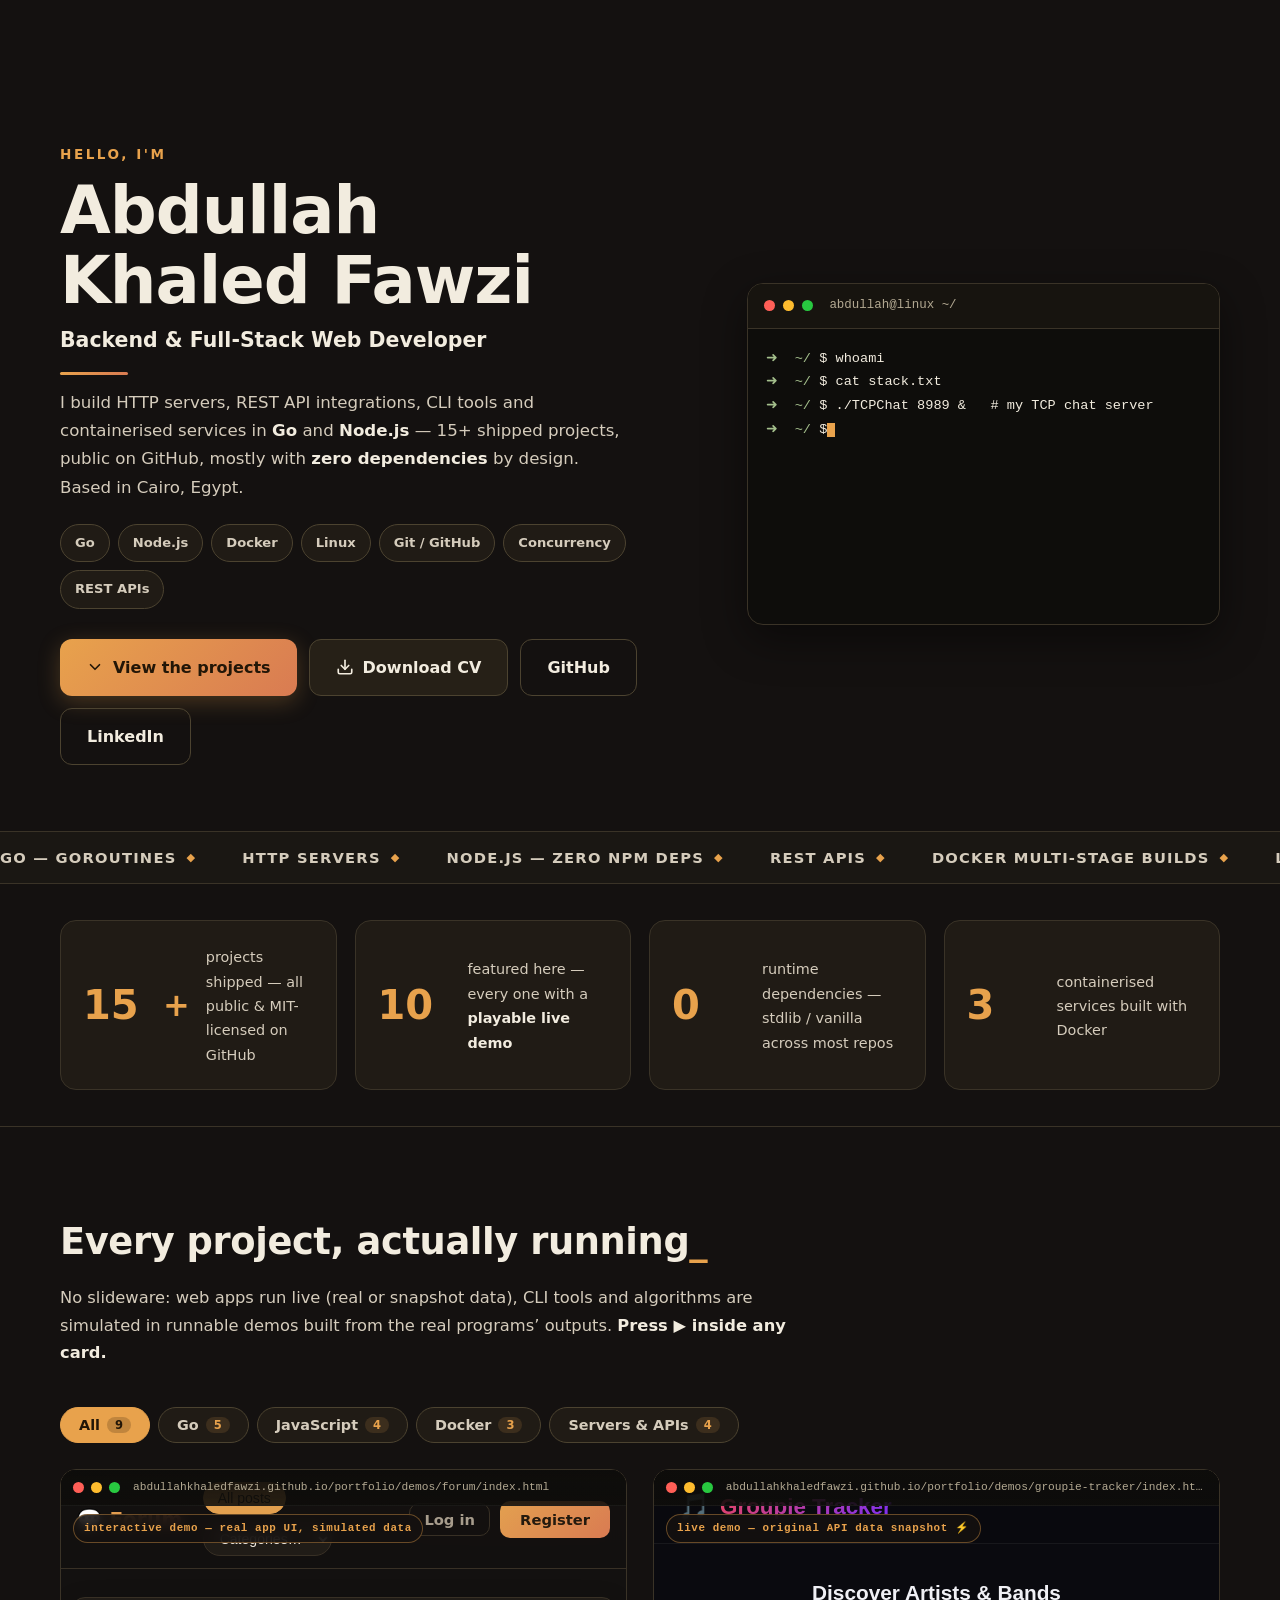
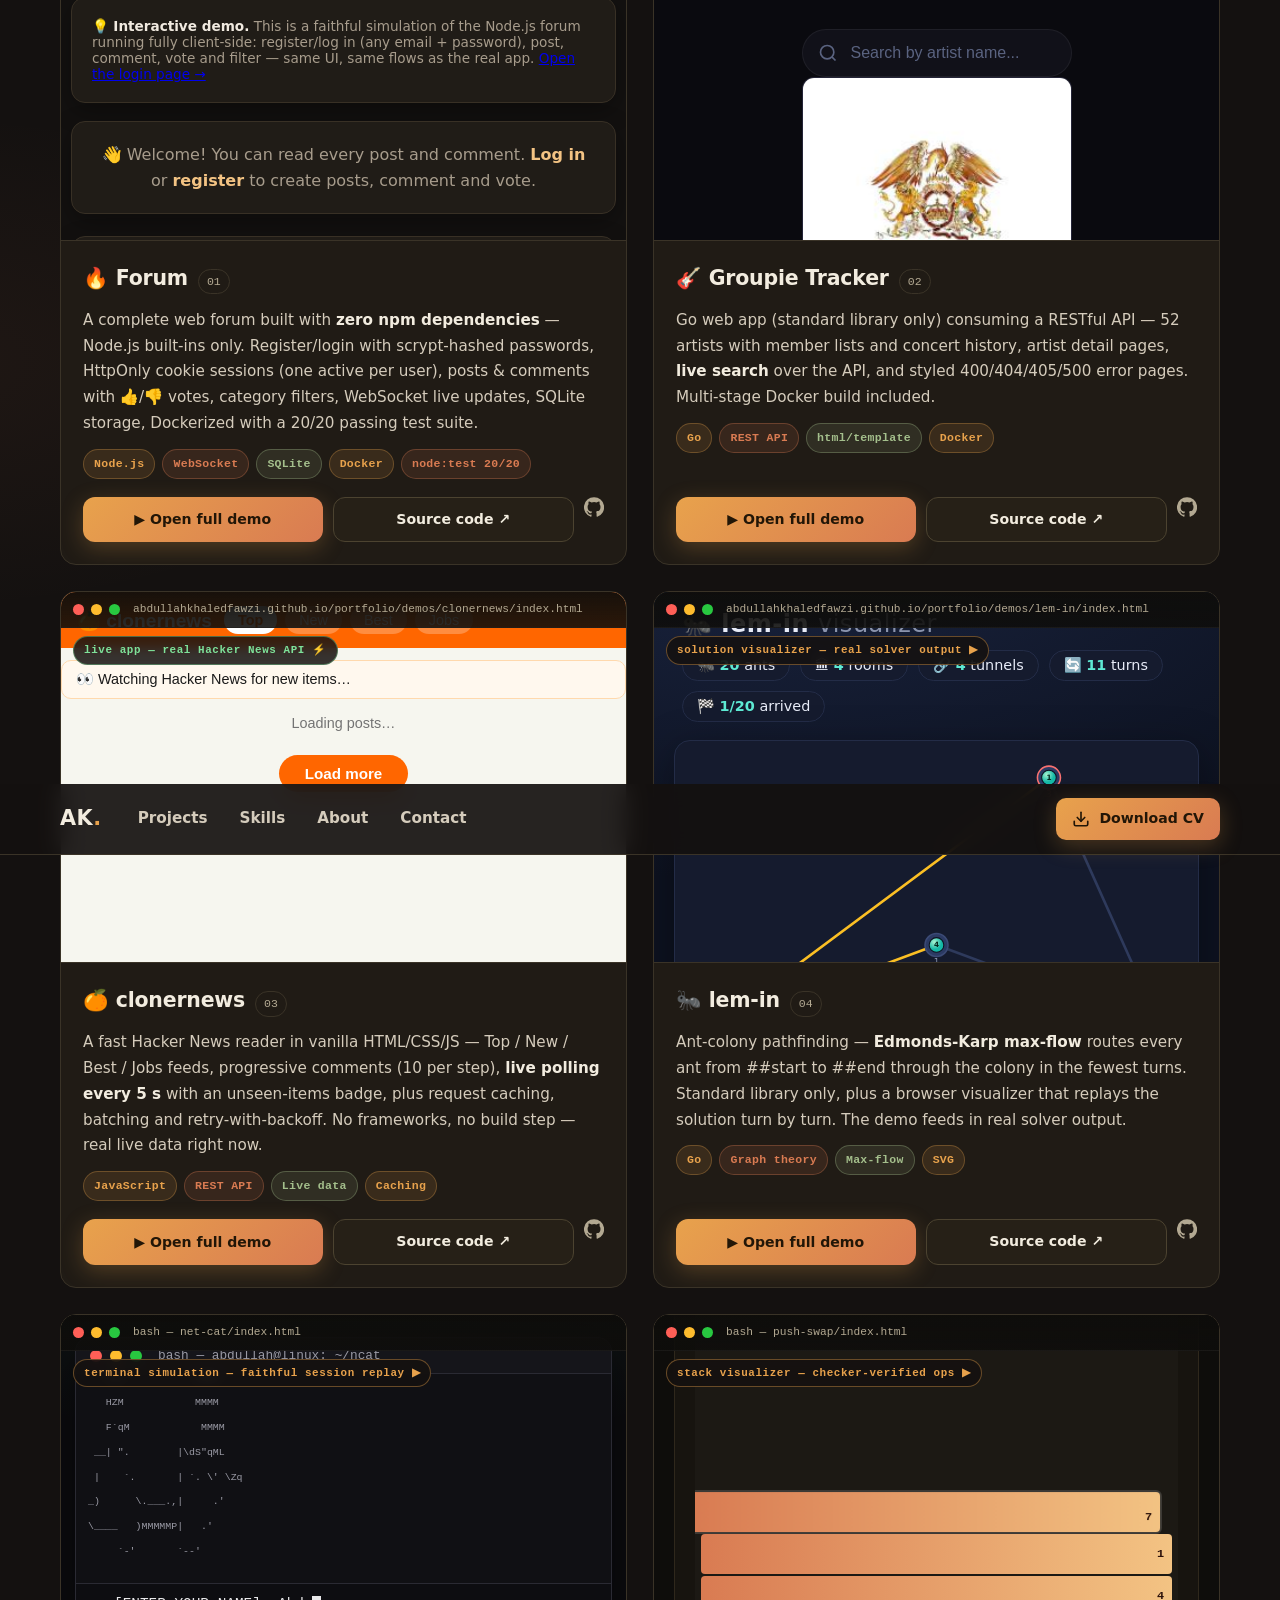
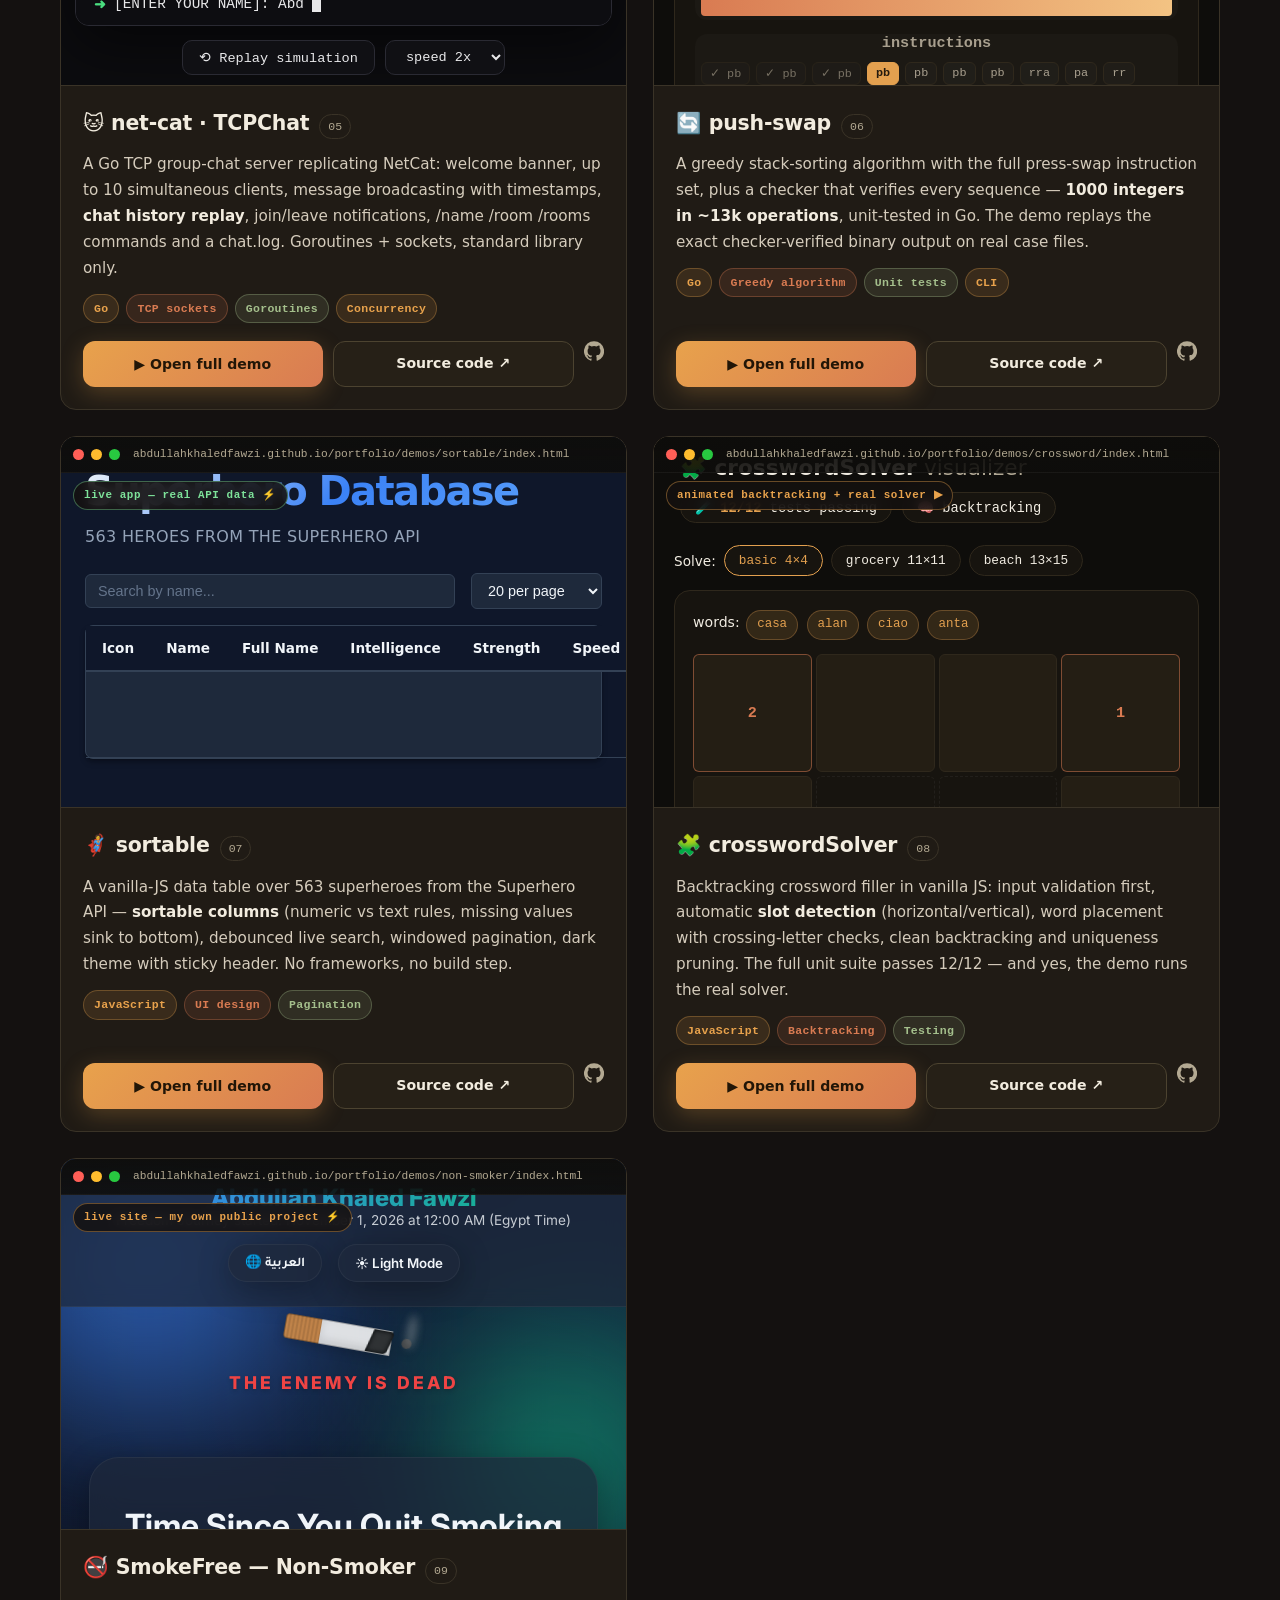
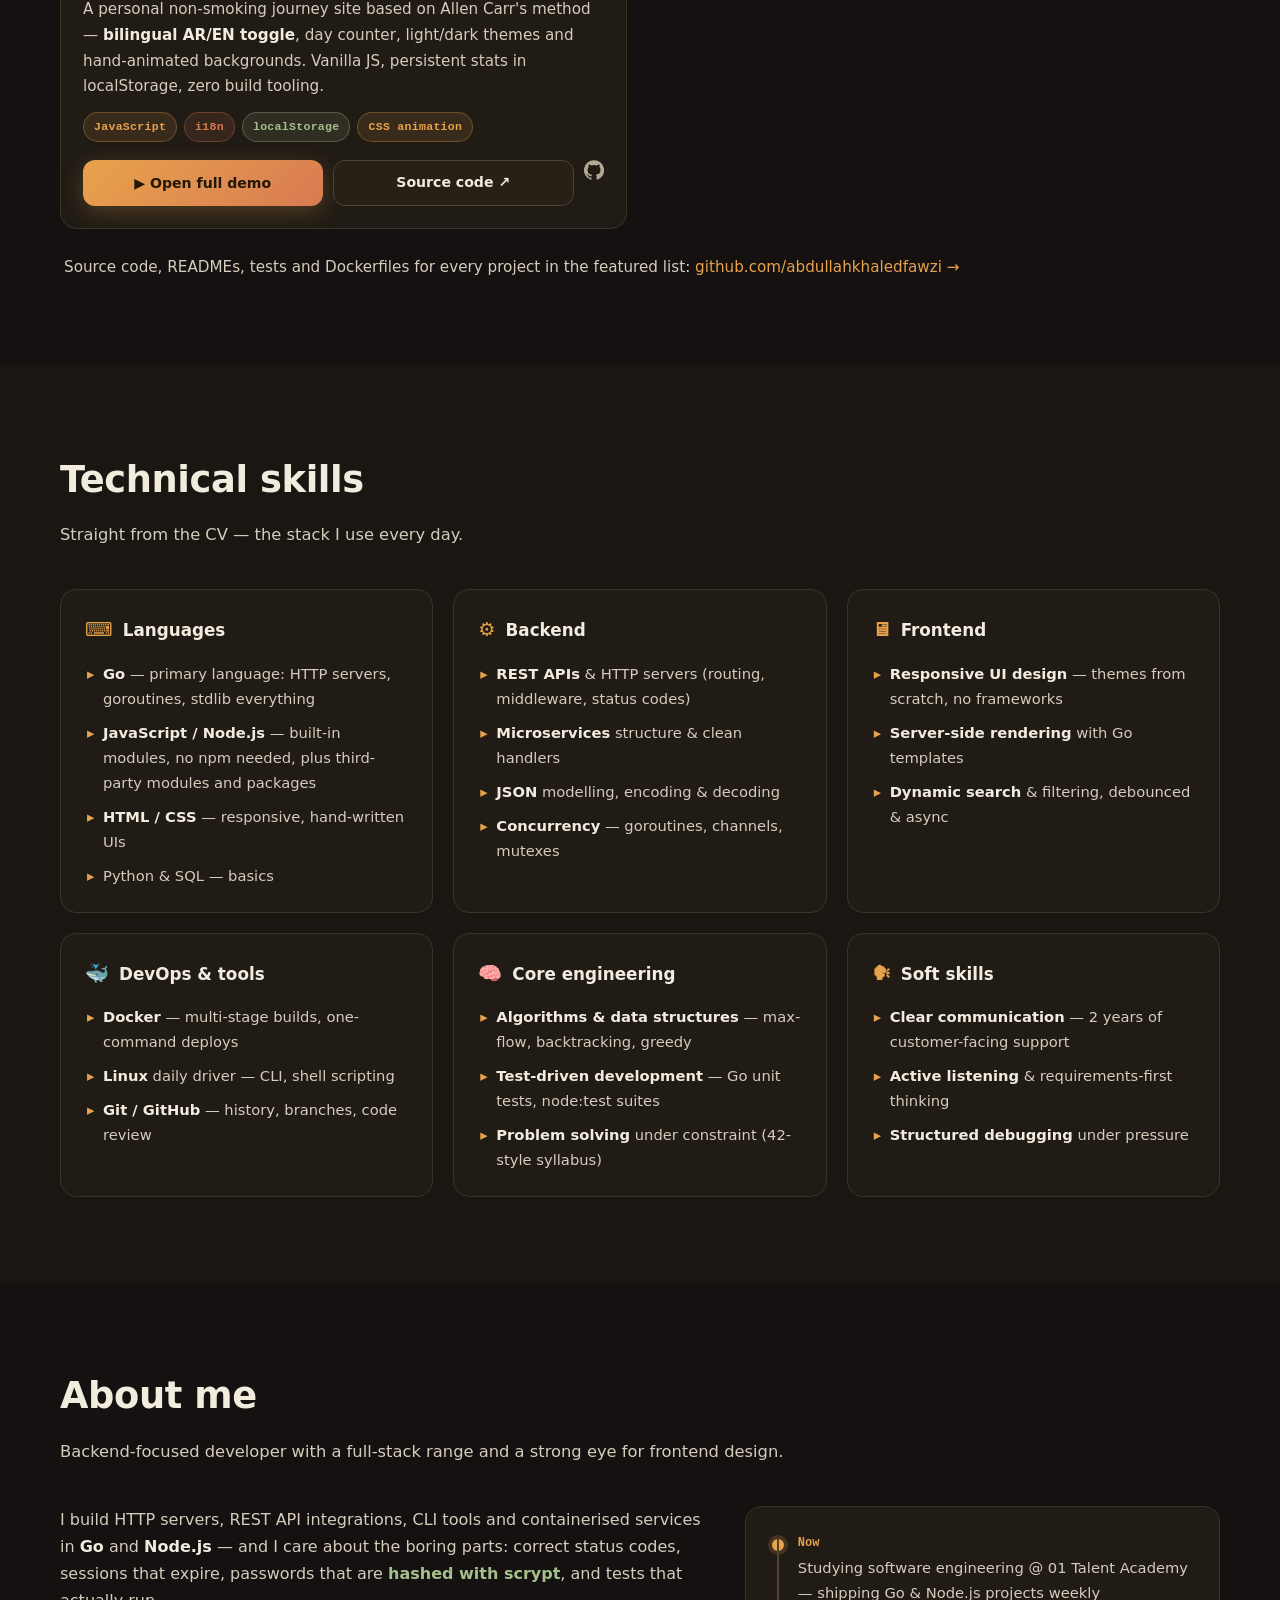
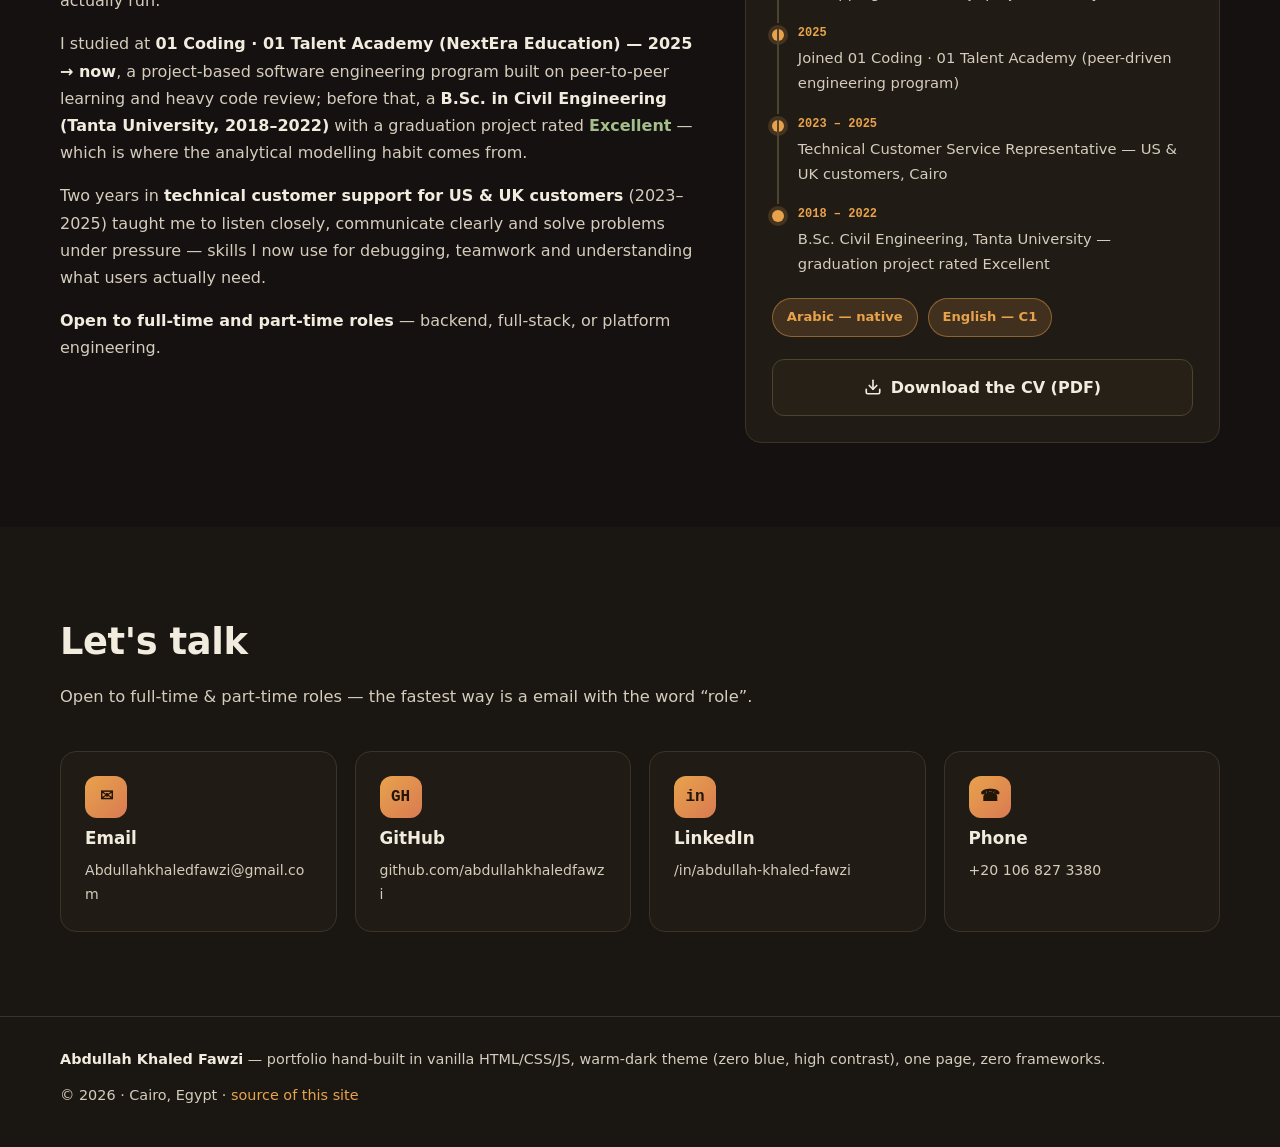
==== commit 0e80e9cc: "fix: push-swap speed slider order, remove crossword real-solver button, add third-party npm modules " ====
--- a/index.html
+++ b/index.html
@@ -112,7 +112,7 @@
       <div class="skills-grid">
         <div class="skill-card">
           <h3><span class="skill-ico">⌨</span> Languages</h3>
-          <ul><li><b>Go</b> — primary language: HTTP servers, goroutines, stdlib everything</li><li><b>JavaScript / Node.js</b> — built-in modules, no npm needed</li><li><b>HTML / CSS</b> — responsive, hand-written UIs</li><li>Python &amp; SQL — basics</li></ul>
+          <ul><li><b>Go</b> — primary language: HTTP servers, goroutines, stdlib everything</li><li><b>JavaScript / Node.js</b> — built-in modules, no npm needed, plus third-party modules and packages</li><li><b>HTML / CSS</b> — responsive, hand-written UIs</li><li>Python &amp; SQL — basics</li></ul>
         </div>
         <div class="skill-card">
           <h3><span class="skill-ico">⚙</span> Backend</h3>
